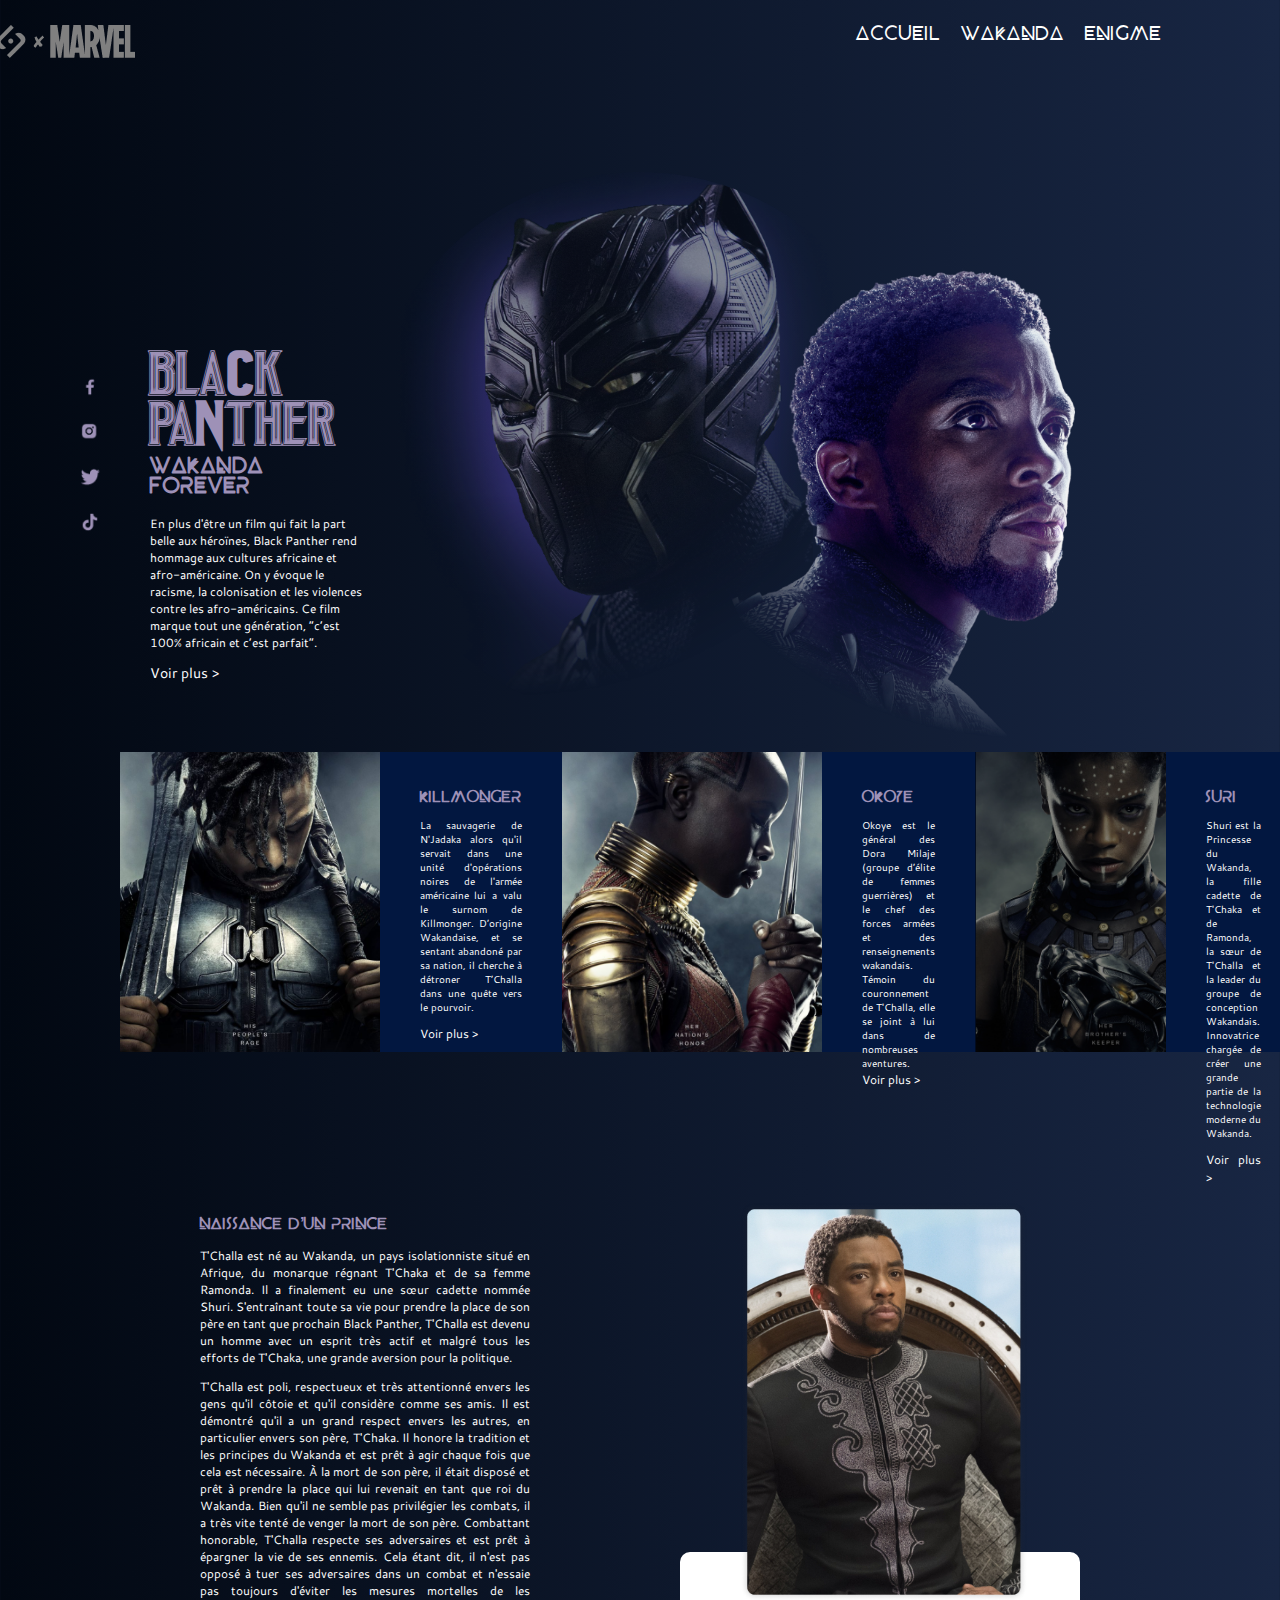
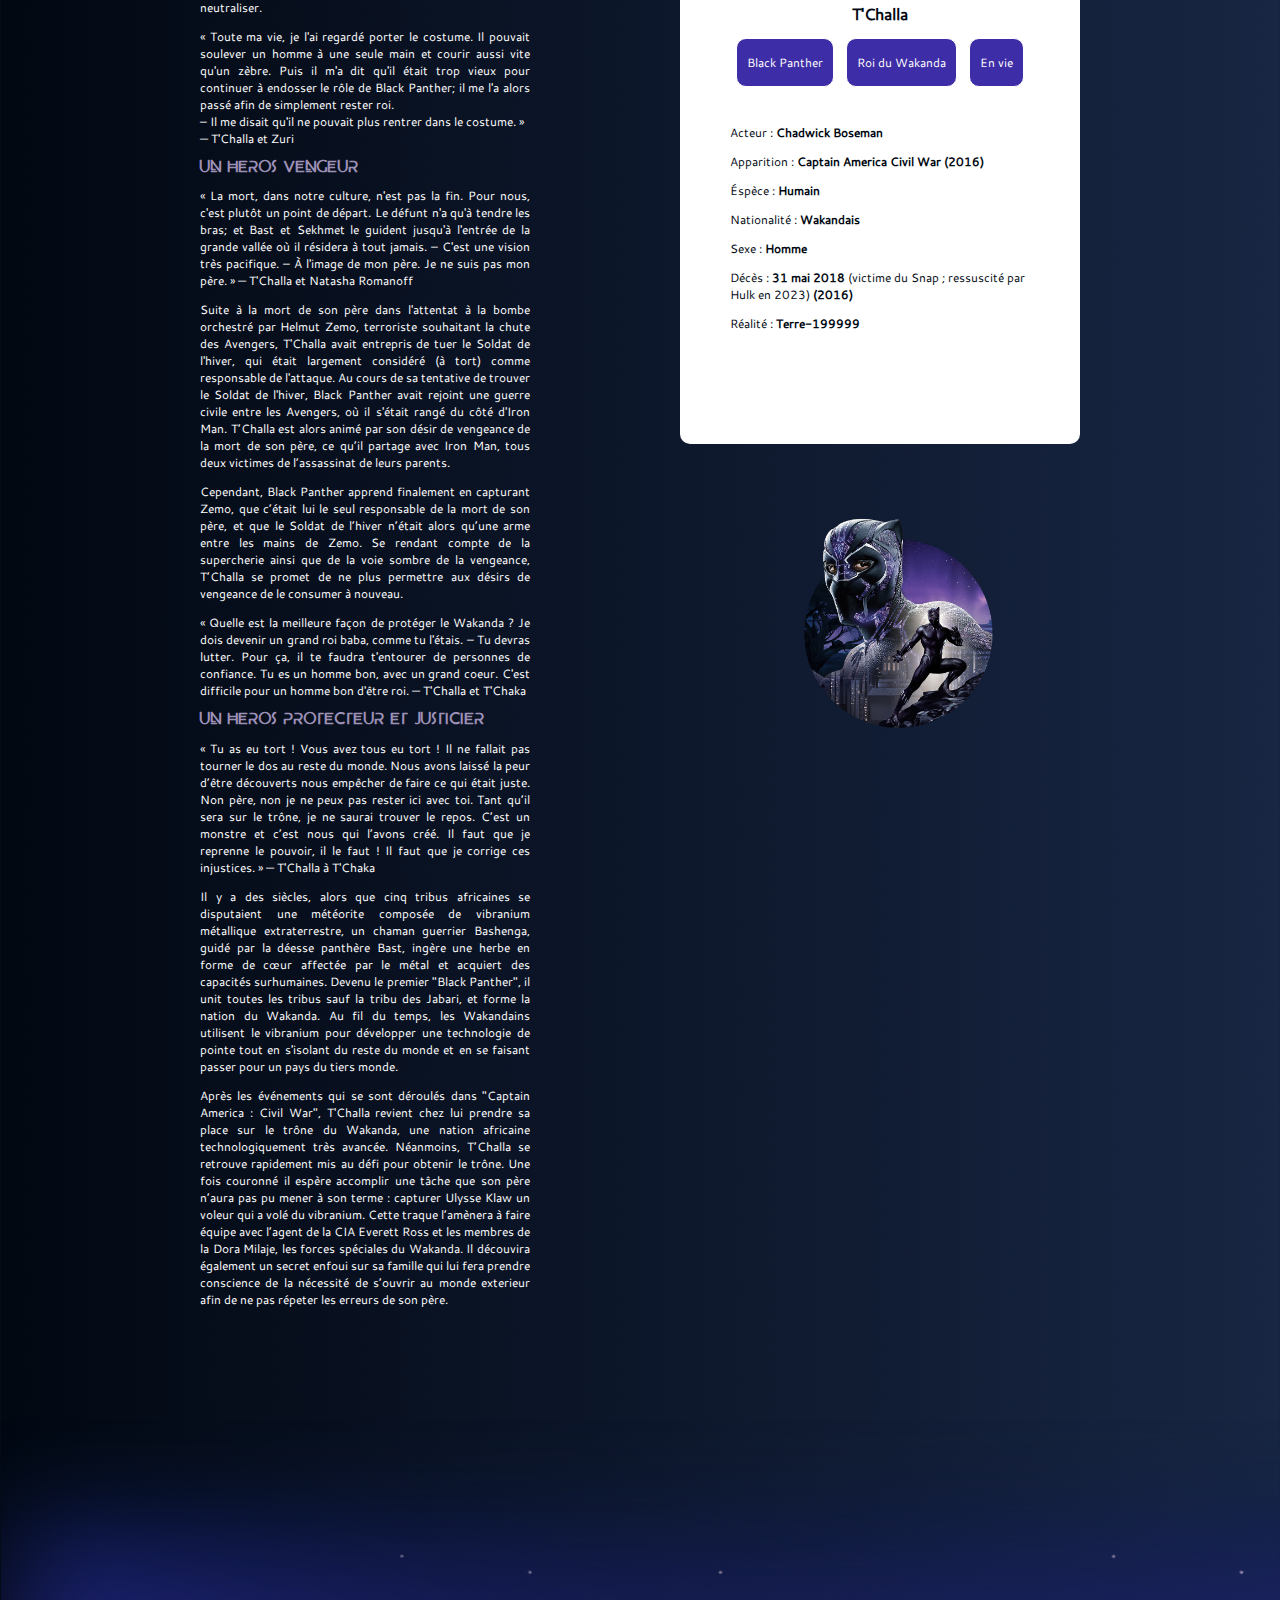
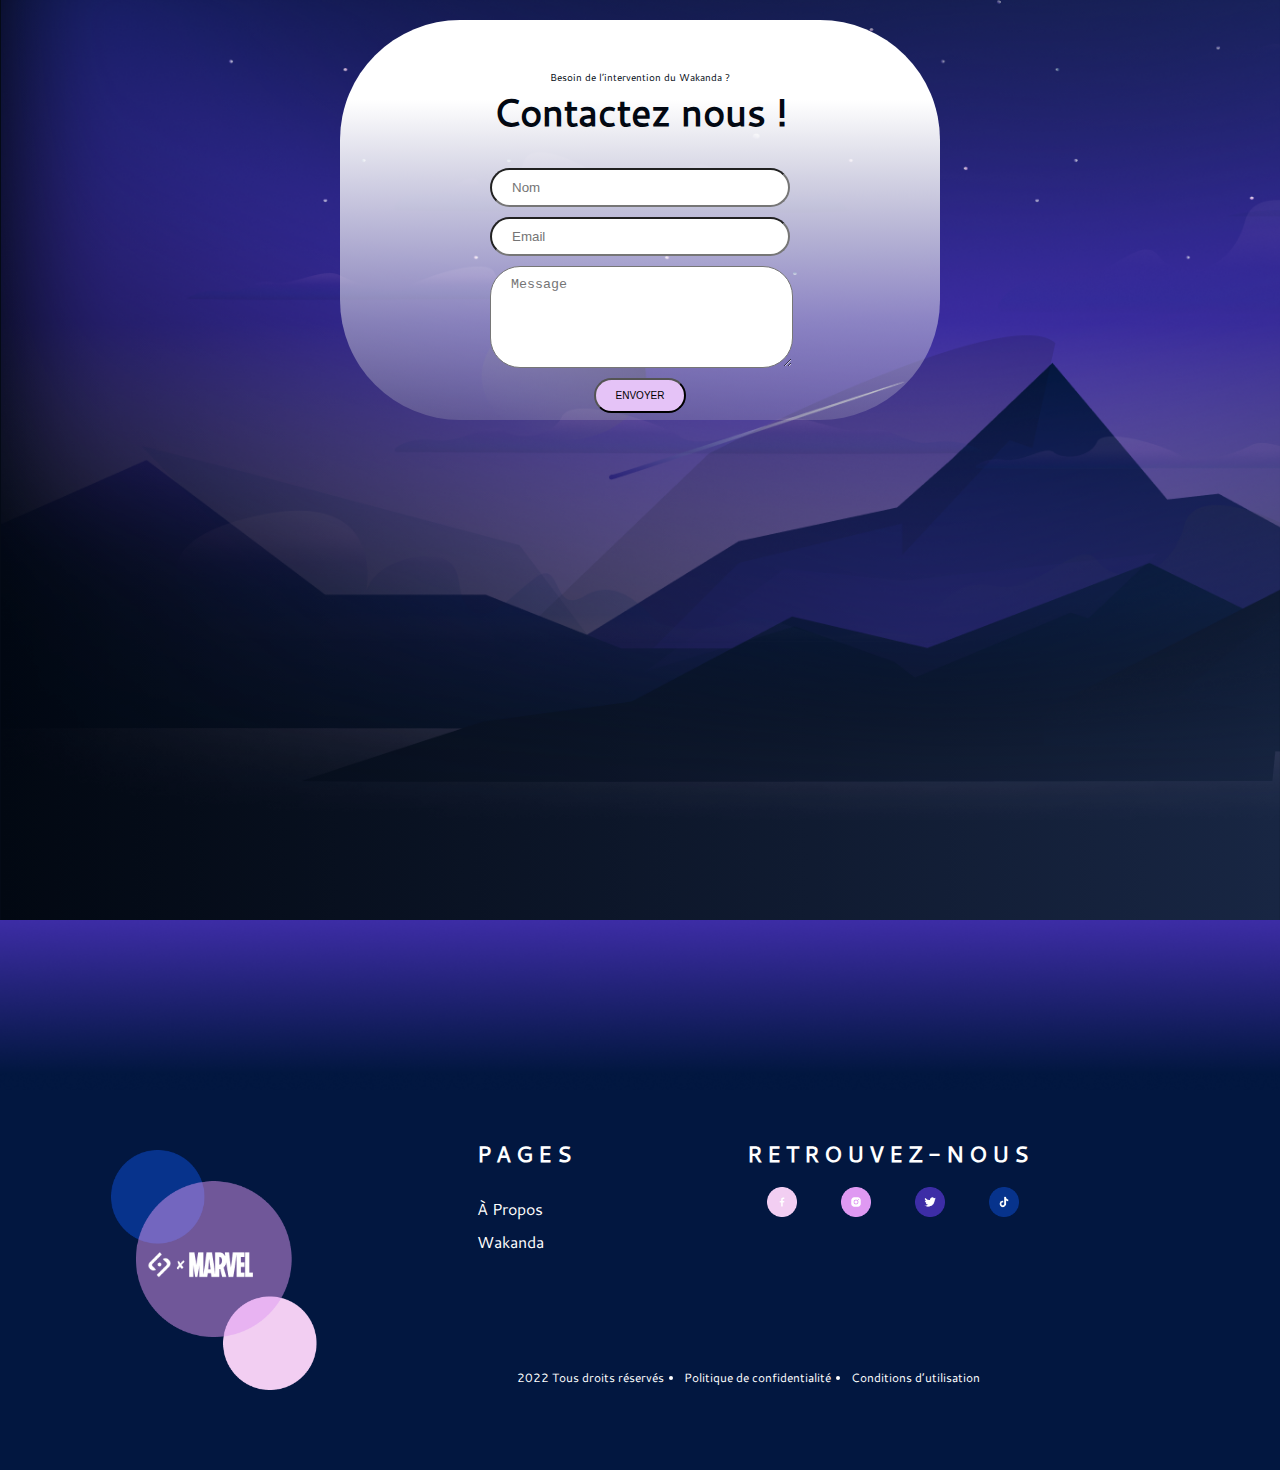
==== index.html @ 9ebb4565 "firstadd" ====
<!DOCTYPE html>
<html lang="fr">

<head>
    <meta charset="UTF-8">
    <meta http-equiv="X-UA-Compatible" content="IE=edge">
    <meta name="viewport" content="width=device-width, initial-scale=1.0">
    <title>BLACK PANTHER</title>
    <link rel="stylesheet" href="style.css">
</head>
<body>
    <!-- la barre de navigation -->
    <header>
        <nav class="navbar">
            <a href="./index.html">
            <img class="logo" src="./Assets/logo/footer2.png" alt="logo-sayna/marvel">
            </a>
            <a href="./index.html" class="nav-item">Accueil</a>
            <a href="./wakanda.html" class="nav-item">Wakanda</a>
            <a href="./enigme.html" class="nav-item">Enigme</a>
        </nav>
    </header>
    <main>
        <!-- la partie personnage du film -->
        <section id="panther-movie">
            <div class="wakanda">
                <div class="socialmedia">
                    <a href="http://www.marvel-cineverse.fr/pages/mcu/encyclopedie/personnages/black-panther.html">
                        <img src="./Assets/logo/icon_facebook.png" alt="logo de facebook">
                    </a>
                    <a href="http://www.marvel-cineverse.fr/pages/mcu/encyclopedie/personnages/black-panther.html">
                        <img src="./Assets/logo/icon_instagram.png" alt="logo d'instagram">
                    </a>
                    <a href="http://www.marvel-cineverse.fr/pages/mcu/encyclopedie/personnages/black-panther.html">
                        <img src="./Assets/logo/icon_twitter.png" alt="logo twitter">
                    </a>
                    <a href="http://www.marvel-cineverse.fr/pages/mcu/encyclopedie/personnages/black-panther.html">
                        <img src="./Assets/logo/icon_tiktok.png" alt="logo de tiktok">
                    </a>
                </div>
                <div class="résumé">
                    <h1>BLACK PANTHER</h1>
                    <h2>WAKANDA FOREVER</h2>
                    <p>En plus d'être un film qui fait la part belle aux héroïnes, Black Panther rend
                        hommage aux cultures africaine et afro-américaine. On y évoque le
                        racisme, la colonisation et les violences contre les afro-américains.
                        Ce film marque tout une génération, “c’est 100% africain et c’est parfait”.</p>
                    <a href="">Voir plus ></a>
                </div>
                <img class="bp" src="./Assets/img/Pantherhome1..png" alt="image de black panther">
            </div>
            <div class="personnage">
                <div class="killmonger">
                    <img src="./Assets/img/Pantherhome2.png" alt="image de killmonger">
                    <div class="killmonger1">
                        <h2>KILLMONGER</h2>
                        <p>La sauvagerie de N'Jadaka alors qu'il servait dans une
                            unité d'opérations noires de l'armée américaine lui a
                            valu le surnom de Killmonger. D’origine Wakandaise,
                            et se sentant abandoné par sa nation, il cherche à
                            détroner T’Challa dans une quête vers le pourvoir.</p>
                        <a href="">Voir plus ></a>
                    </div>
                </div>
                <div class="okoye">
                    <img src="./Assets/img/Pantherhome3.png" alt="image de okoye">
                    <div class="okoye1">
                        <h2>OKOYE</h2>
                        <p>Okoye est le général des Dora Milaje (groupe d’élite
                            de femmes guerrières) et le chef des forces armées et
                            des renseignements wakandais. Témoin du
                            couronnement de T'Challa, elle se joint à lui dans de
                            nombreuses aventures.</p>
                        <a href="">Voir plus ></a>
                    </div>
                </div>
                <div class="suri">
                    <img src="./Assets/img/Pantherhome4.png" alt="image de suri">
                    <div class="suri1">
                        <h2>SURI</h2>
                        <p>Shuri est la Princesse du Wakanda, la fille cadette de T'Chaka et de Ramonda, la sœur de T'Challa et la leader du groupe de conception Wakandais. Innovatrice chargée de créer une grande partie de la technologie moderne du Wakanda.</p>
                        <a href="">Voir plus ></a>
                    </div>
                </div>
            </div>
        </section>

        <!-- la partie  description de black panther -->

        <section id="hero">
            <div class="description">
                <div class="naissance">
                    <h2>Naissance d’un prince</h2>
                    <p>T'Challa est né au Wakanda, un pays isolationniste situé en Afrique, du monarque régnant T'Chaka
                        et de sa femme
                        Ramonda. Il a finalement eu une sœur cadette nommée Shuri. S'entraînant toute sa vie pour
                        prendre la place de son père
                        en tant que prochain Black Panther, T'Challa est devenu un homme avec un esprit très actif et
                        malgré tous les efforts de
                        T'Chaka, une grande aversion pour la politique.</p>
                    <p>T'Challa est poli, respectueux et très attentionné envers les gens qu'il côtoie et qu'il
                        considère comme ses amis. Il est
                        démontré qu'il a un grand respect envers les autres, en particulier envers son père, T'Chaka. Il
                        honore la tradition et les
                        principes du Wakanda et est prêt à agir chaque fois que cela est nécessaire. À la mort de son
                        père, il était disposé et prêt à
                        prendre la place qui lui revenait en tant que roi du Wakanda. Bien qu'il ne semble pas
                        privilégier les combats, il a très vite
                        tenté de venger la mort de son père. Combattant honorable, T'Challa respecte ses adversaires et
                        est prêt à épargner la vie
                        de ses ennemis. Cela étant dit, il n'est pas opposé à tuer ses adversaires dans un combat et
                        n'essaie pas toujours d'éviter les
                        mesures mortelles de les neutraliser.</p>
                    <p>« Toute ma vie, je l'ai regardé porter le costume. Il pouvait soulever un homme à une seule main
                        et courir aussi vite
                        qu'un zèbre. Puis il m'a dit qu'il était trop vieux pour continuer à endosser le rôle de Black
                        Panther; il me l'a alors
                        passé afin de simplement rester roi. <br>
                        – Il me disait qu'il ne pouvait plus rentrer dans le costume. » <br>
                        — T'Challa et Zuri</p>
                </div>
                <div class="vengeur">
                    <h2>un heros vengeur</h2>
                    <p>« La mort, dans notre culture, n'est pas la fin. Pour nous, c'est plutôt un point de départ. Le
                        défunt n'a qu'à tendre les
                        bras; et Bast et Sekhmet le guident jusqu'à l'entrée de la grande vallée où il résidera à tout
                        jamais.
                        – C'est une vision très pacifique.
                        – À l'image de mon père. Je ne suis pas mon père. »
                        — T'Challa et Natasha Romanoff</p>
                    <p>Suite à la mort de son père dans l'attentat à la bombe orchestré par Helmut Zemo, terroriste
                        souhaitant la chute des
                        Avengers, T'Challa avait entrepris de tuer le Soldat de l'hiver, qui était largement considéré
                        (à tort) comme responsable de
                        l'attaque. Au cours de sa tentative de trouver le Soldat de l'hiver, Black Panther avait rejoint
                        une guerre civile entre les
                        Avengers, où il s'était rangé du côté d'Iron Man. T’Challa est alors animé par son désir de
                        vengeance de la mort de son père,
                        ce qu’il partage avec Iron Man, tous deux victimes de l’assassinat de leurs parents.</p>
                    <p>Cependant, Black Panther apprend finalement en capturant Zemo, que c’était lui le seul
                        responsable de la mort de son
                        père, et que le Soldat de l’hiver n’était alors qu’une arme entre les mains de Zemo. Se rendant
                        compte de la supercherie
                        ainsi que de la voie sombre de la vengeance, T’Challa se promet de ne plus permettre aux désirs
                        de vengeance de le
                        consumer à nouveau.</p>
                    <p>« Quelle est la meilleure façon de protéger le Wakanda ? Je dois devenir un grand roi baba, comme
                        tu l'étais.
                        – Tu devras lutter. Pour ça, il te faudra t'entourer de personnes de confiance. Tu es un homme
                        bon, avec un grand
                        coeur. C'est difficile pour un homme bon d'être roi.
                        — T'Challa et T'Chaka</p>
                </div>
                <div class="protecteur">
                    <h2>un heros PROTECTEUR ET JUSTICIER</h2>
                    <p>« Tu as eu tort ! Vous avez tous eu tort ! Il ne fallait pas tourner le dos au reste du monde.
                        Nous avons laissé la peur
                        d’être découverts nous empêcher de faire ce qui était juste. Non père, non je ne peux pas rester
                        ici avec toi. Tant qu’il
                        sera sur le trône, je ne saurai trouver le repos. C’est un monstre et c’est nous qui l’avons
                        créé. Il faut que je reprenne
                        le pouvoir, il le faut ! Il faut que je corrige ces injustices. »
                        — T'Challa à T'Chaka</p>
                    <p>Il y a des siècles, alors que cinq tribus africaines se disputaient une météorite composée de
                        vibranium métallique
                        extraterrestre, un chaman guerrier Bashenga, guidé par la déesse panthère Bast, ingère une herbe
                        en forme de cœur
                        affectée par le métal et acquiert des capacités surhumaines. Devenu le premier "Black Panther",
                        il unit toutes les tribus sauf
                        la tribu des Jabari, et forme la nation du Wakanda. Au fil du temps, les Wakandains utilisent le
                        vibranium pour développer
                        une technologie de pointe tout en s'isolant du reste du monde et en se faisant passer pour un
                        pays du tiers monde.
                    </p>
                    <p>Après les événements qui se sont déroulés dans "Captain America : Civil War", T'Challa revient
                        chez lui prendre sa place sur
                        le trône du Wakanda, une nation africaine technologiquement très avancée. Néanmoins, T’Challa se
                        retrouve rapidement
                        mis au défi pour obtenir le trône. Une fois couronné il espère accomplir une tâche que son père
                        n’aura pas pu mener à son
                        terme : capturer Ulysse Klaw un voleur qui a volé du vibranium. Cette traque l’amènera à faire
                        équipe avec l’agent de la CIA
                        Everett Ross et les membres de la Dora Milaje, les forces spéciales du Wakanda. Il découvira
                        également un secret enfoui
                        sur sa famille qui lui fera prendre conscience de la nécessité de s’ouvrir au monde exterieur
                        afin de ne pas répeter les
                        erreurs de son père.</p>
                </div>
            </div>
            <div class="tchalla">
                <div class="tchalla1">
                    <img src="./Assets/img/Pantherhome5.png" alt="chadwick-boseman">
                </div>
                <div class="tchalla2">
                    <h2>T'Challa</h2>
                    <div class="nom">
                        <span><p>Black Panther</p></span>
                        <span><p>Roi du Wakanda</p></span>
                        <span><p>En vie</p></span>
                    </div>
                    <div class="propos">
                        <p>Acteur : <span> <strong> Chadwick Boseman</strong></span></p>
                        <p>Apparition : <span> <strong>Captain America Civil War (2016)</strong></span></p>
                        <p>Éspèce : <span> <strong>Humain</strong></span></p>
                        <p>Nationalité : <span> <strong>Wakandais</strong></span></p>
                        <p>Sexe : <span> <strong>Homme</strong></span></p>
                        <p>Décès : <span> <strong>31 mai 2018 </strong>(victime du Snap ; ressuscité par Hulk
                                en 2023) <strong>(2016)</strong></span></p>
                        <p>Réalité : <span> <strong>Terre-199999</strong></span></p>
                    </div>
                </div>
                <img class="busteblack" src="./Assets/img/Pantherhome6.png" alt="buste de black panther">
            </div>
        </section>

        <!-- la partie formulaire -->
        <section id="formulaire">
            <div class="formulaire1">
                <p>Besoin de l’intervention du Wakanda ?</p>
                <h1>Contactez nous !</h1>
                <form action="#" method="post">
                    <div class="btn-group">
                        <input type="text" name="firstName" placeholder="Nom">
                        <input type="email" name="email" autocomplete="off" placeholder="Email">
                        <textarea cols="30" name="message" placeholder="Message"></textarea>
                        <input type="submit" value="ENVOYER">
                    </div>
                </form>
            </div>
        </section>
    </main>

    <!-- la partie footer de la page -->

    <footer>
        <div class="footer1">
        <div class="saynamarvel">
            <a href="./index.html">
            <img class="saynamarvel1" src="./Assets/logo/footer2.png" alt="logo de sayna">
            </a>
        </div>
        <div class="saynamarvel2">
            <div class="saynamarvel3">
        <div class="pages">
            <h2>PAGES</h2>
            <a href="./index.html">à propos</a>
            <a href="./wakanda.html">Wakanda</a> 
        </div>
        <div class="contactus">
            <h2>RETROUVEZ-NOUS</h2>
            <a href="http://www.marvel-cineverse.fr/pages/mcu/encyclopedie/personnages/black-panther.html">
                <img src="./Assets/logo/footer3.png" alt="logo facebook">
            </a>
            <a href="http://www.marvel-cineverse.fr/pages/mcu/encyclopedie/personnages/black-panther.html">
                <img src="./Assets/logo/footer4.png" alt="logo instagram">
            </a>
            <a href="http://www.marvel-cineverse.fr/pages/mcu/encyclopedie/personnages/black-panther.html">
                <img src="./Assets/logo/footer5.png" alt="logo de twitter">
            </a>
            <a href="http://www.marvel-cineverse.fr/pages/mcu/encyclopedie/personnages/black-panther.html">
                <img src="./Assets/logo/footer6.png" alt="logo de tiktok">
            </a>
        </div>
    </div>
        <div class="disclamer">
            <ul>
                <li class="droits">2022 Tous droits réservés</li>
                <li>Politique de confidentialité</li>
                <li>Conditions d’utilisation</li>
            </ul>
        </div>
    </div>
</div>
</div>
    </footer>
</body>

</html>
---- style.css ----
@font-face {
  font-family: "font-beyno";
  src: url(./Assets/font/BEYNO.ttf);
}
@font-face {
  font-family: "font-cantarell";
  src: url(./Assets/font/Cantarell.ttf);
}
@font-face {
  font-family: "font-panthera";
  src: url(./Assets/font/Panthera.ttf);
}
@font-face {
  font-family: "wakanda";
  src: url(./Assets/font/wakandaforever.ttf);
}
:root {
  --white-color: #fff;
  --pink-light: #f2cef2;
  --gray-light: #9e91b7;
  --violet-color: #df99f2;
  --blue-pale: #3d2da6;
  --blue-color: #07338c;
  --blue-dark: #021740;
}

/* design normal pour un écran portable de 1440px */

body {
  margin: 0;
  padding: 0;
  box-sizing: border-box;
  background: linear-gradient(to right, #020812, #182643);
  color: #fff;
  animation: fadeInLeft 1s ease-in-out 0s 1 normal forwards;
  font-size: 16px;
}

@keyframes fadeInLeft {
  0% {
    opacity: 0;
    transform: translateX(-100%);
  }
  100% {
    opacity: 1;
    transform: translateX(0);
  }
}

/* design pour l'en-tête de la page */
.navbar {
  display: flex;
  justify-content: flex-end;
  padding: 10px;
  margin-top: 15px;
  width: 90%;
  background: none;
}

.nav-item {
  font-family: "font-beyno", sans-serif;
  font-size: 20px;
  color: white;
  text-decoration: none;
  margin-left: 20px;
  background: none;
}

.navbar img {
  margin-right: 700px;
  background: none;
  filter: invert(50%);
}

.navbar img:hover {
  filter: hue-rotate(270deg);
}

.nav-item:hover {
  color: #df99f2;
  text-decoration: underline;
}

@media only screen and (max-width: 768px) {
  .nav-item {
    font-size: 18px;
    margin-left: 15px;
  }
  .navbar img {
    margin-right: 20px;
  }
}

@media only screen and (max-width: 426px) {
  .nav-item {
    font-size: 16px;
    margin-left: 10px;
  }
  .navbar img {
    margin-right: 5px;
    width: 100px;
  }
}

/* design pour la partie personnage du film */

.wakanda {
  display: flex;
  margin-top: 100px;
  margin-bottom: 0;
}

.socialmedia {
  margin-top: 180px;
  position: fixed;
}

.socialmedia img {
  height: 20px;
  display: block;
  margin-top: 25px;
  margin-left: 80px;
}

.socialmedia img:hover {
  filter: brightness(200%);
}

.résumé {
  margin-top: 150px;
  margin-left: 150px;
}

.résumé h1 {
  font-family: "font-panthera", sans-serif;
  font-size: 44px;
  color: var(--gray-light);
  margin-bottom: 0;
}

.résumé h2 {
  font-family: "font-beyno", sans-serif;
  font-size: 22px;
  margin-top: 5px;
  color: var(--gray-light);
}

.résumé p {
  font-family: "font-cantarell", sans-serif;
  font-size: 12px;
}

.résumé a {
  font-family: "font-cantarell", sans-serif;
  font-size: 14px;
  text-decoration: none;
  color: var(--white-color);
}

.résumé a:hover {
  text-decoration: underline;
}

.bp {
  height: 650px;
}

@media only screen and (max-width: 768px) {
  .wakanda {
    flex-direction: column;
    align-items: center;
    margin-top: 50px;
  }
  .socialmedia {
    margin-top: 20px;
    margin-left: 0;
    width: 25%;
    display: flex;
    justify-content: space-around;
  }
  .résumé {
    margin-top: 100px;
    margin-left: 50px;
  }
  .résumé h1 {
    font-size: 32px;
  }
  .résumé h2 {
    font-size: 18px;
  }
  .résumé p {
    font-size: 14px;
  }
  .résumé a {
    font-size: 12px;
  }
  .bp {
    height: auto;
    width: 70%;
    padding-left: 100px;
  }
}

@media only screen and (max-width: 426px) {
  .wakanda {
    flex-direction: column;
    align-items: center;
  }
  .socialmedia img {
    margin-top: 5px;
    margin-left: 0;
    width: 80%;
    display: flex;
    justify-content: space-around;
  }
  .résumé {
    margin-top: 50px;
    margin-left: 15px;
  }
  .résumé h1 {
    font-size: 24px;
  }
  .résumé h2 {
    font-size: 16px;
  }
  .résumé p {
    font-size: 10px;
  }
  .résumé a {
    font-size: 10px;
  }
  .bp {
    height: auto;
    width: 50%;
  }
}

/* design pour la barre de personnage */

.personnage {
  display: flex;
  height: 300px;
  background: var(--blue-dark);
  margin-left: 120px;
  margin-top: -70px;
  margin-bottom: 150px;
}

.killmonger {
  display: flex;
}

.killmonger img {
  transition: transform 0.2s ease-in-out;
}

.killmonger img:hover {
  transform: scale(1.2);
}

.killmonger1 {
  margin-top: 5px;
  margin-left: 20px;
  margin-right: 20px;
  text-align: justify;
  padding: 20px 20px;
}

.killmonger1 h2 {
  font-family: "font-beyno", sans-serif;
  font-size: 16px;
  color: var(--gray-light);
}

.killmonger1 p {
  font-family: "font-cantarell", sans-serif;
  font-size: 10px;
}

.killmonger1 a {
  color: var(--white-color);
  font-family: "font-cantarell";
  font-size: 12px;
  text-decoration: none;
}

.killmonger1 a:hover {
  text-decoration: underline;
}

.okoye {
  display: flex;
}

.okoye img {
  transition: transform 0.2s ease-in-out;
}

.okoye img:hover {
  transform: scale(1.2);
}

.okoye1 {
  margin-top: 5px;
  margin-left: 20px;
  margin-right: 20px;
  text-align: justify;
  padding: 20px 20px;
}

.okoye1 h2 {
  font-family: "font-beyno", sans-serif;
  font-size: 16px;
  color: var(--gray-light);
}

.okoye1 p {
  font-family: "font-cantarell", sans-serif;
  font-size: 10px;
  margin-bottom: 0;
}

.okoye1 a {
  color: var(--white-color);
  font-family: "font-cantarell";
  font-size: 12px;
  margin-top: 0;
  text-decoration: none;
}

.okoye1 a:hover {
  text-decoration: underline;
}

.suri {
  display: flex;
}

.suri img {
  transition: transform 0.2s ease-in-out;
}

.suri img:hover {
  transform: scale(1.2);
}

.suri1 {
  margin-top: 5px;
  margin-left: 20px;
  margin-right: 20px;
  text-align: justify;
  padding: 20px 20px;
}

.suri1 h2 {
  font-family: "font-beyno", sans-serif;
  font-size: 16px;
  color: var(--gray-light);
}

.suri1 p {
  font-family: "font-cantarell", sans-serif;
  font-size: 10px;
}

.suri1 a {
  color: var(--white-color);
  font-family: "font-cantarell";
  font-size: 12px;
  text-decoration: none;
}

.suri1 a:hover {
  text-decoration: underline;
}

@media only screen and (max-width: 768px) {
  .personnage {
    flex-direction: column;
    height: auto;
    margin-left: 20px;
    margin-top: 20px;
    margin-bottom: 20px;
  }

  .killmonger,
  .okoye,
  .suri {
    margin-bottom: 20px;
  }

  .killmonger1,
  .okoye1,
  .suri1 {
    margin-left: 0;
    margin-right: 0;
    padding: 10px;
  }

  .killmonger img,
  .okoye img {
    height: 300px;
    width: 218px;
  }

  .killmonger1 h2,
  .okoye1 h2,
  .suri1 h2 {
    font-size: 18px;
  }

  .killmonger1 p,
  .okoye1 p,
  .suri1 p {
    font-size: 14px;
  }

  .killmonger1 a,
  .okoye1 a,
  .suri1 a {
    font-size: 10px;
  }
}

@media only screen and (max-width: 426px) {
  .personnage {
    margin-left: 0;
    margin-top: 10px;
    margin-bottom: 10px;
  }

  .killmonger img,
  .okoye img,
  .suri img {
    height: 200px;
    width: 130px;
  }

  .killmonger1 h2,
  .okoye1 h2,
  .suri1 h2 {
    font-size: 14px;
  }

  .killmonger1 p,
  .okoye1 p,
  .suri1 p {
    font-size: 10px;
  }

  .killmonger1 a,
  .okoye1 a,
  .suri1 a {
    font-size: 8px;
  }
}

/* design pour la description de black panther */

#hero {
  display: flex;
  margin: 100px 200px;
}

.description {
  margin-right: 150px;
  text-align: justify;
}

.description h2 {
  text-transform: capitalize;
  color: var(--gray-light);
  font-family: "font-beyno", sans-serif;
  font-size: 16px;
}

.description p {
  font-family: "font-cantarell", sans-serif;
  font-size: 12px;
}

@media only screen and (max-width: 768px) {
  #hero {
    flex-direction: column;
    margin: 50px;
  }

  .description {
    margin-right: 0;
    margin-bottom: 20px;
  }

  .description h2 {
    font-size: 14px;
  }

  .description p {
    font-size: 12px;
  }
}

@media only screen and (max-width: 426px) {
  #hero {
    margin: 15px;
  }

  .description {
    margin-bottom: 20px;
  }

  .description h2 {
    font-size: 12px;
  }

  .description p {
    font-size: 10px;
  }
}

/* design pour la carte T'challa */

.tchalla {
  position: relative;
  height: 800px;
  width: 450px;
}

.tchalla1 {
  position: absolute;
  left: 15%;
}

.tchalla1 img {
  height: 400px;
}

.tchalla2 {
  background-color: var(--white-color);
  width: 300px;
  color: #020812;
  border-radius: 10px;
  display: flex;
  flex-direction: column;
  padding-left: 50px;
  padding-right: 50px;
  margin-top: 350px;
}

.tchalla2 h2 {
  text-align: center;
  font-family: "font-cantarell", sans-serif;
  font-size: 16px;
  margin-top: 50px;
}

.nom {
  display: flex;
  justify-content: space-around;
}

.nom span {
  background-color: var(--blue-pale);
  border: 1px solid white;
  border-radius: 10px;
  color: var(--white-color);
  padding: 3px 10px;
  margin: 0 5px;
}

.nom p {
  font-family: "font-cantarell", sans-serif;
  font-size: 12px;
}

.propos {
  font-family: "font-cantarell", sans-serif;
  font-size: 12px;
  margin-top: 25px;
  margin-bottom: 100px;
}

.busteblack {
  height: 30%;
  margin: 50px auto;
  padding-left: 80px;
}

@media only screen and (max-width: 768px) {
  .tchalla {
    height: auto;
    width: 100%;
    padding-left: 50px;
  }
  .tchalla1 {
    margin: 0 auto;
    margin-left: 50px;
  }
  .tchalla2 {
    margin-left: 45px;
  }
  .busteblack {
    height: 20%;
    margin: 20px auto;
    padding-left: 20px;
  }
}

@media only screen and (max-width: 426px) {
  .tchalla {
    height: 400px;
    width: 300px;
    padding-right: 20px;
  }

  .tchalla1 {
    left: 18%;
  }

  .tchalla1 img {
    height: 170px;
    width: 140px;
  }

  .tchalla2 {
    width: 150px;
    padding-left: 15px;
    padding-right: 15px;
    margin-top: 150px;
  }

  .tchalla2 h2 {
    font-size: 12px;
    margin-top: 20px;
  }

  .nom span {
    padding: 2px 6px;
    margin: 0 2px;
  }

  .nom p {
    font-size: 10px;
  }

  .propos {
    font-size: 8px;
    margin-top: 10px;
    margin-bottom: 30px;
  }

  .busteblack {
    margin: 20px auto;
    padding-left: 90px;
    width: 100px;
    height: 100px;
  }
}

/* design pour le formulaire */

#formulaire {
  background-image: url(./Assets/img/Pantherhome7.png);
  background-size: cover;
  height: 100vh;
  font-family: "font-cantarell", sans-serif;
  padding-top: 100px;
}

.formulaire1 {
  background: linear-gradient(to bottom, var(--white-color) 20%, #d4d3d533);
  opacity: 100%;
  border-radius: 120px;
  height: 300px;
  width: 300px;
  margin: 100px auto;
  color: #020812;
  text-align: center;
  padding: 50px 150px;
}

.formulaire1 p {
  font-size: 10px;
  margin: 0 auto;
}

.formulaire1 h1 {
  font-size: 38px;
  margin: 0 auto;
  padding-bottom: 20px;
}

.btn-group {
  display: flex;
  flex-direction: column;
}

.btn-group input[type="text"],
.btn-group input[type="email"] {
  border-radius: 38px;
  padding: 10px 20px;
  margin-top: 10px;
}

.btn-group textarea {
  border-radius: 30px;
  padding: 10px 20px;
  width: 261px;
  height: 80px;
  margin-top: 10px;
}

.btn-group input[type="submit"] {
  font-size: 10px;
  margin: 10px auto;
  padding: 10px 20px;
  border-radius: 38px;
  background: #e5c3f7;
}

.btn-group input[type="submit"]:hover {
  box-shadow: 0 0 20px #021740;
}

@media only screen and (max-width: 768px) {
  #formulaire {
    padding-top: 50px;
    background-position: center;
  }

  .formulaire1 {
    height: auto;
    width: 50%;
    margin: 100px auto;
    padding: 30px;
  }

  .formulaire1 h1 {
    font-size: 28px;
    padding-bottom: 10px;
  }

  .formulaire1 p {
    font-size: 8px;
  }
  .btn-group textarea {
    width: 350px;
  }
  .btn-group input[type="text"],
  .btn-group input[type="email"],
  .btn-group input[type="submit"] {
    font-size: 8px;
    padding: 5px 10px;
    margin-top: 5px;
  }
}

@media only screen and (max-width: 426px) {
  #formulaire {
    padding-top: 30px;
    background-position: center;
  }

  .formulaire1 {
    height: 200px;
    width: 200px;
    margin: 150px auto;
    padding: 20px 30px;
  }

  .formulaire1 h1 {
    font-size: 20px;
    padding-bottom: 5px;
  }

  .btn-group input[type="text"],
  .btn-group input[type="email"] {
    padding: 6px 12px;
    margin-top: 3px;
  }

  .btn-group textarea {
    padding: 6px 12px;
    width: 180px;
    height: 40px;
    margin-top: 3px;
    font-size: 10px;
  }

  .btn-group input[type="submit"] {
    font-size: 6px;
    margin: 3px auto;
    padding: 6px 12px;
  }
}

/* Design pour le footer */

.footer1 {
  background: url(./Assets/logo/back_footer.png);
  background-size: cover;
  background-repeat: no-repeat;
  height: 400px;
  margin-top: 100px;
  display: flex;
  justify-content: space-around;
  padding-top: 150px;
}

.saynamarvel {
  background-image: url(./Assets/logo/footer1.png);
  background-size: contain;
  transform: scale(1.5);
  background-repeat: no-repeat;
  margin: 120px 100px;
}

.saynamarvel:hover {
  transform: scale(1.7);
}

.saynamarvel1 {
  max-inline-size: 100%;
  block-size: auto;
  position: relative;
  top: 60px;
  right: 10px;
  transform: scale(0.5);
}

.saynamarvel2 {
  display: flex;
  flex-direction: column;
  margin-top: 50px;
  padding-right: 200px;
}

.saynamarvel3 {
  display: flex;
  font-family: "font-cantarell";
}

.pages {
  display: flex;
  flex-direction: column;
}

.pages h2 {
  font-size: 22px;
  letter-spacing: 5px;
}

.pages a {
  text-decoration: none;
  text-transform: capitalize;
  color: var(--white-color);
  margin-top: 10px;
}

.pages a:hover {
  text-decoration: underline;
}

.contactus {
  margin-left: 150px;
}

.contactus h2 {
  margin-left: 20px;
  font-size: 22px;
  letter-spacing: 5px;
}

.contactus a {
  margin-left: 40px;
  background: none;
  text-decoration: none;
}

.contactus img {
  width: 30px;
}

.contactus img:hover {
  transform: scale(1.2);
}

.disclamer {
  margin-top: 100px;
}

.disclamer ul {
  display: flex;
}

.disclamer li {
  padding-right: 20px;
  font-family: "font-cantarell";
  font-size: 12px;
}

.droits {
  list-style: none;
}

@media only screen and (max-width: 768px) {
  .footer1 {
    height: auto;
    flex-direction: column;
    justify-content: center;
    align-items: center;
    padding-top: 50px;
    margin-top: 50px;
  }

  .saynamarvel {
    margin: 0;
    transform: none;
    width: 50%;
    height: auto;
  }

  .saynamarvel1 {
    display: none;
  }

  .saynamarvel2 {
    margin-top: 20px;
    padding-right: 0;
  }

  .contactus {
    margin-left: 70px;
  }
  .contactus h2 {
    margin-left: 20px;
  }

  .disclamer {
    margin-top: 50px;
  }

  .disclamer ul {
    flex-direction: column;
  }

  .disclamer li {
    padding-right: 0;
    margin-bottom: 10px;
  }
  .droits {
    list-style: disc;
  }
}

@media only screen and (max-width: 426px) {
  .footer1 {
    height: auto;
    padding-top: 30px;
    flex-direction: column;
    align-items: center;
  }

  .saynamarvel {
    margin: 30px 0;
  }

  .saynamarvel1 {
    top: 0;
    right: 0;
    transform: scale(0.2);
  }

  .saynamarvel2 {
    padding-right: 0;
    margin-top: 20px;
  }

  .contactus a {
    padding-left: 15px;
    margin-left: 20px;
  }

  .disclamer {
    margin-top: 30px;
  }

  .pages {
    margin-left: 30px;
  }

  .pages h2 {
    font-size: 18px;
  }

  .pages a {
    margin-top: 5px;
  }

  .contactus h2 {
    font-size: 15px;
  }

  .contactus img {
    width: 15px;
  }
}
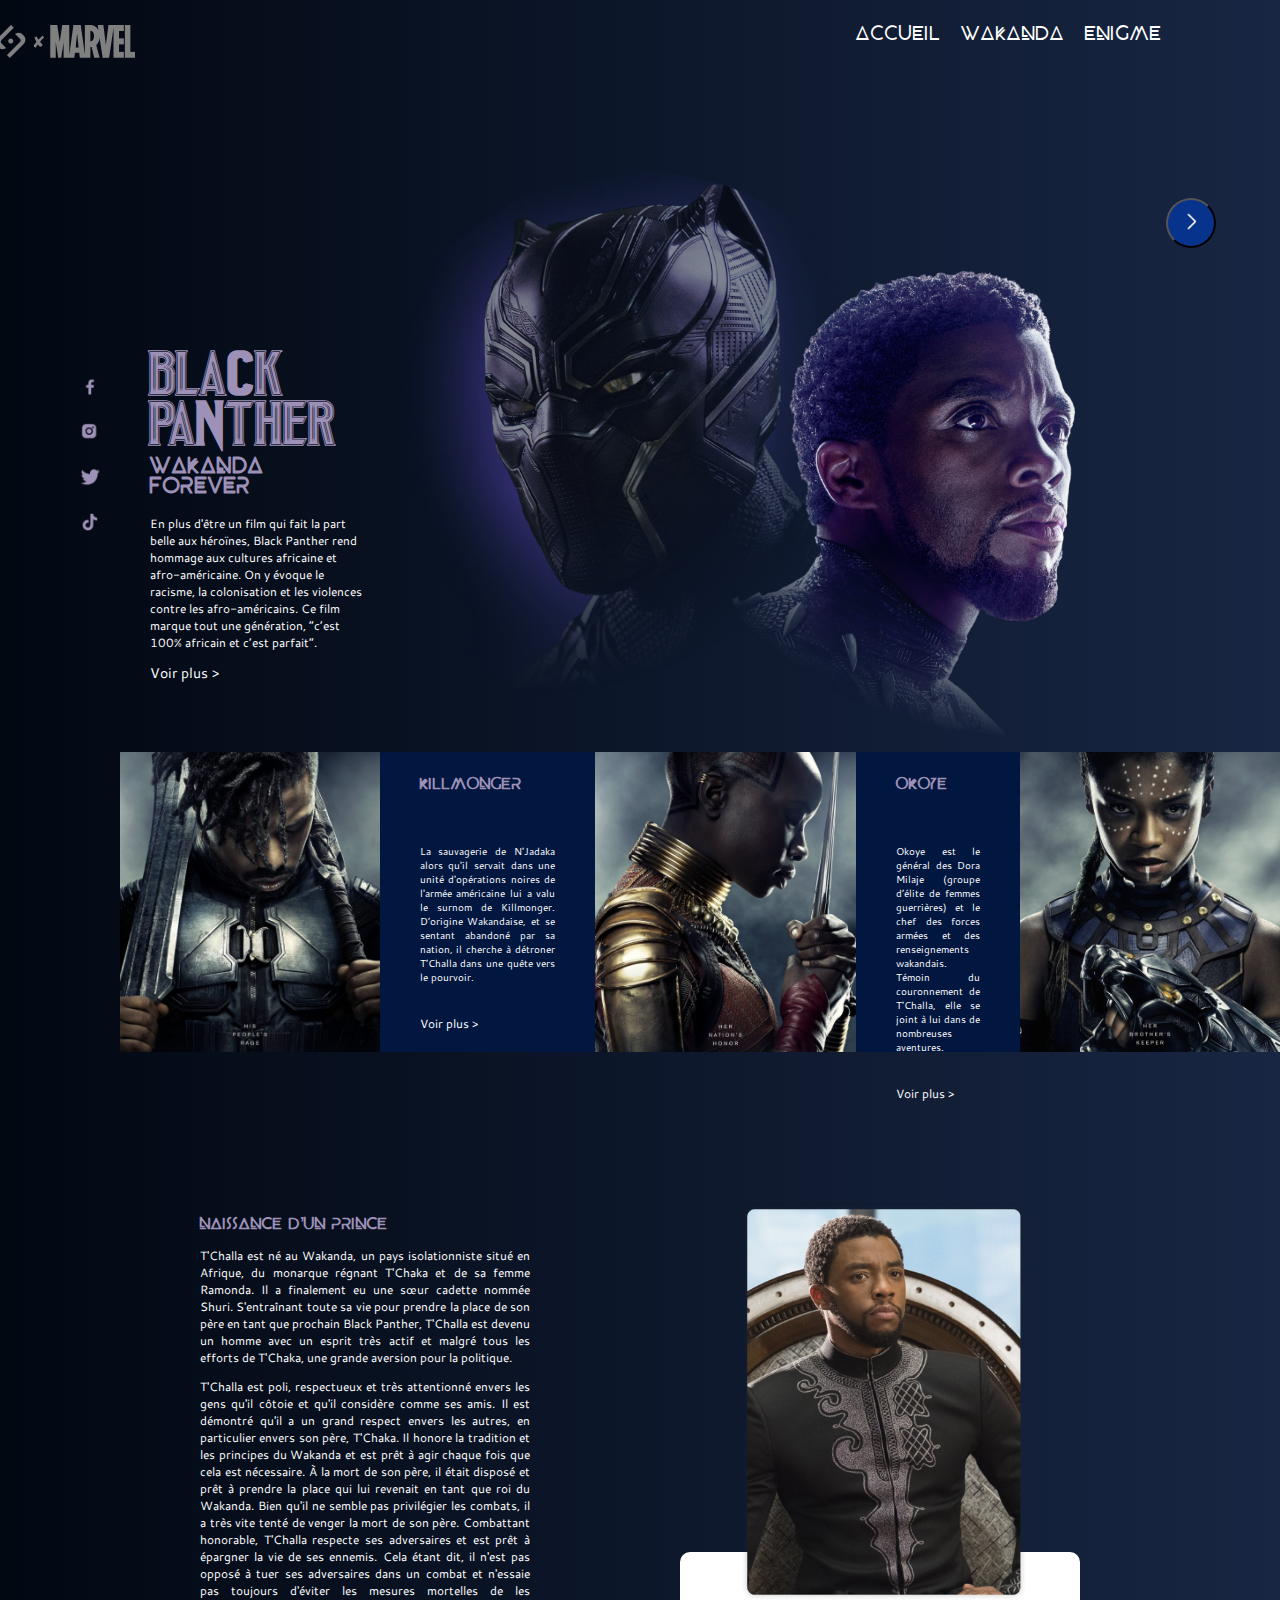
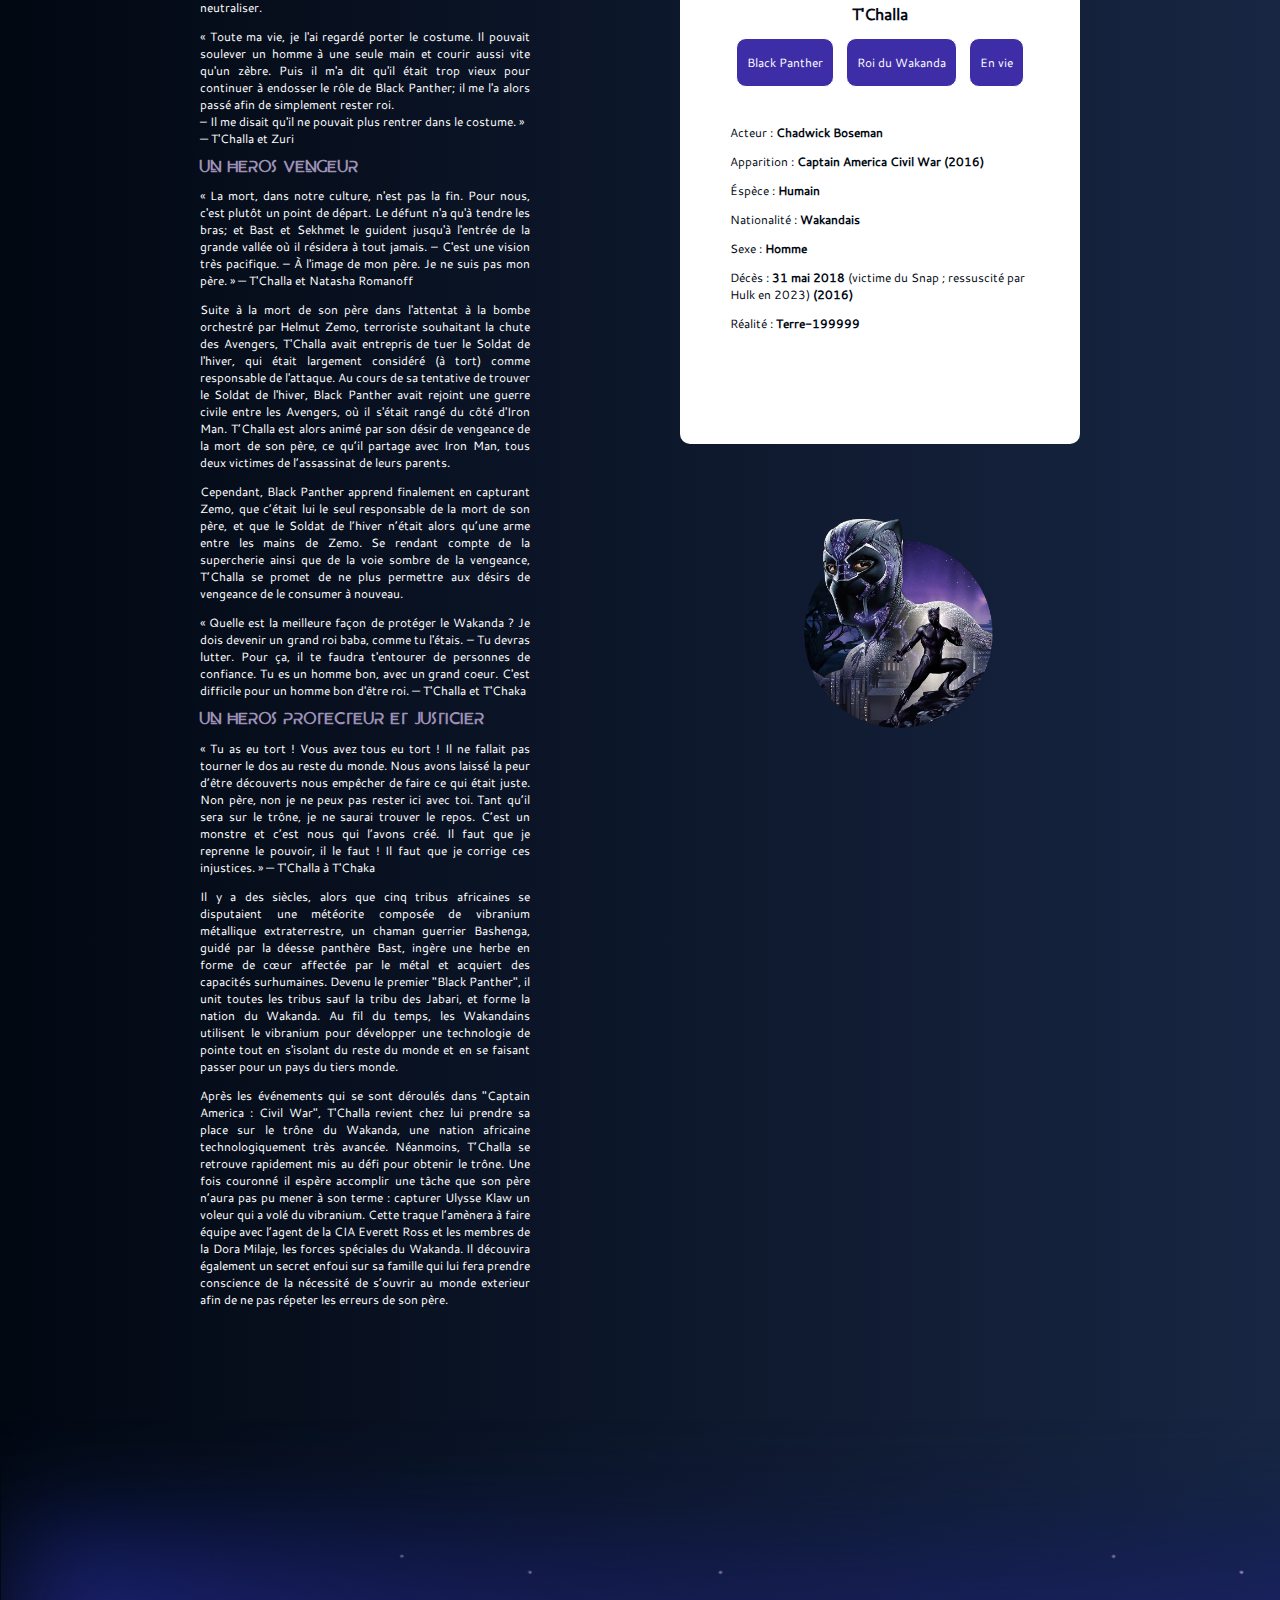
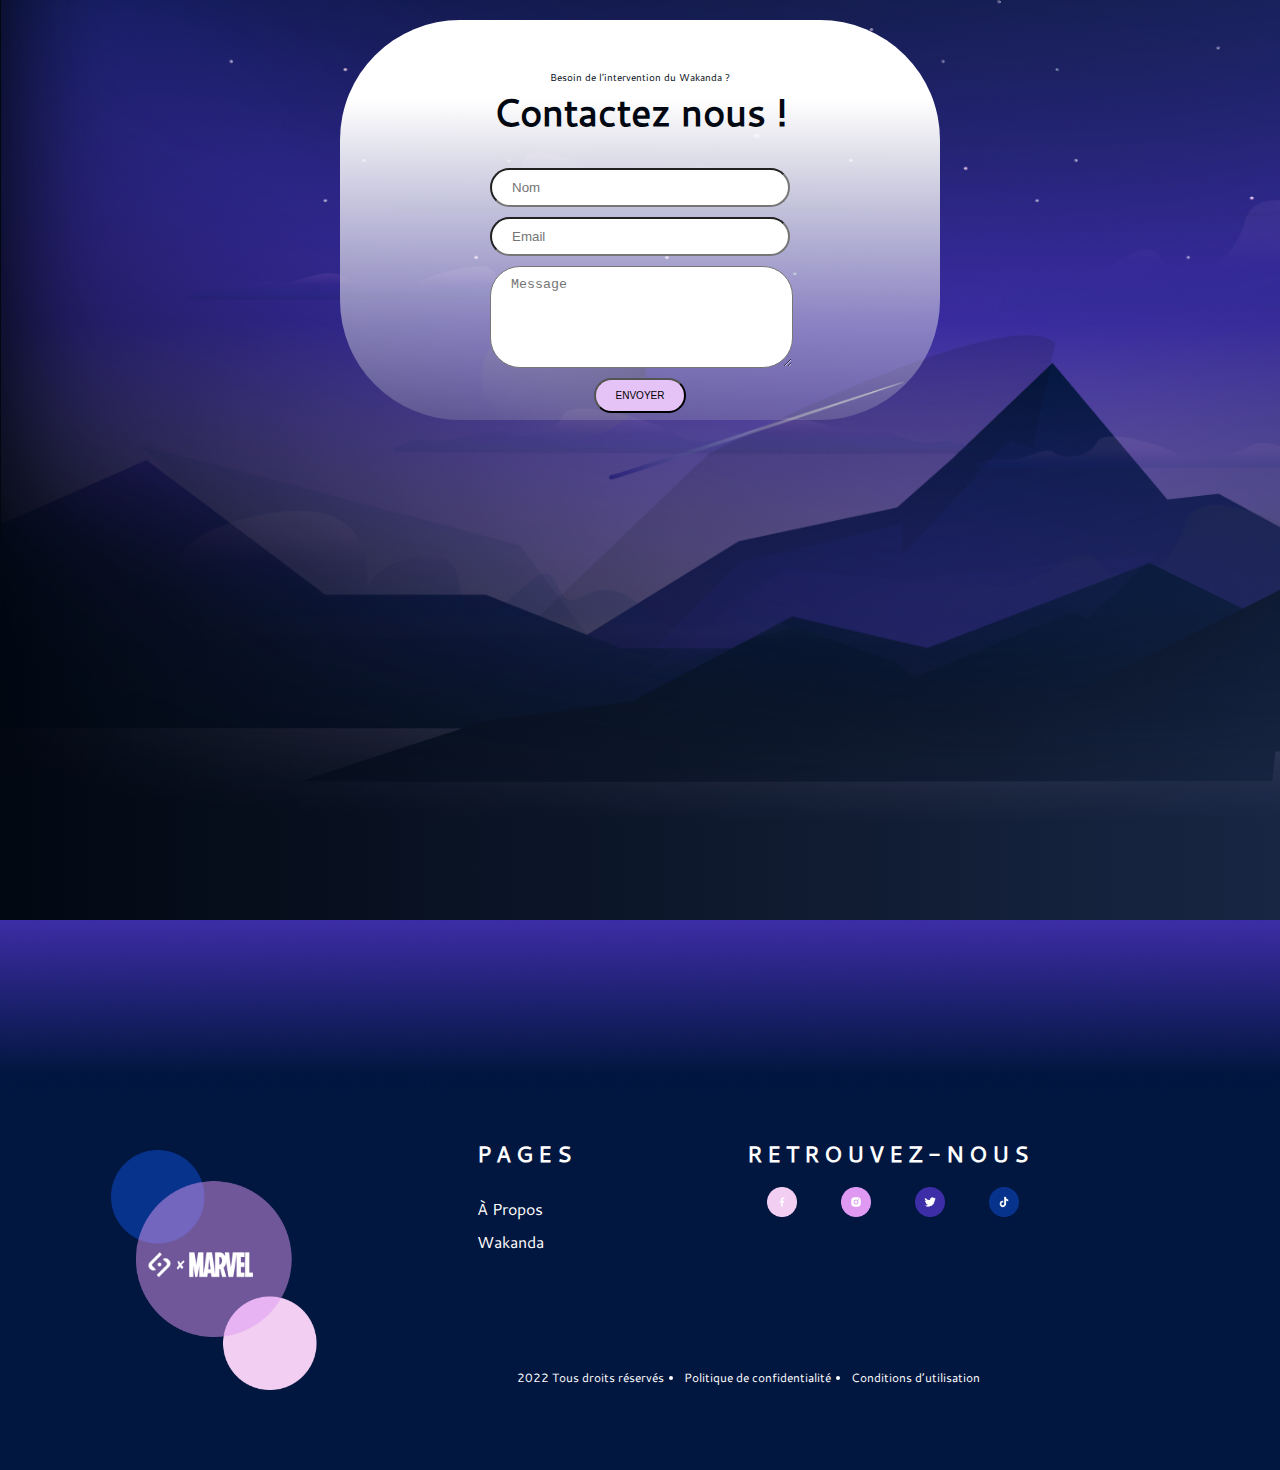
==== commit 3678b7e8: "improve3" ====
--- a/index.html
+++ b/index.html
@@ -51,8 +51,8 @@
             </div>
             <div class="personnage">
                 <div class="killmonger">
-                    <img src="./Assets/img/Pantherhome2.png" alt="image de killmonger">
-                    <div class="killmonger1">
+                    <img src="./Assets/img/Pantherhome_slider_1.png" alt="image de killmonger">
+                    <div class="texte">
                         <h2>KILLMONGER</h2>
                         <p>La sauvagerie de N'Jadaka alors qu'il servait dans une
                             unité d'opérations noires de l'armée américaine lui a
@@ -63,8 +63,8 @@
                     </div>
                 </div>
                 <div class="okoye">
-                    <img src="./Assets/img/Pantherhome3.png" alt="image de okoye">
-                    <div class="okoye1">
+                    <img src="./Assets/img/Pantherhome_slider_2.png" alt="image de okoye">
+                    <div class="texte">
                         <h2>OKOYE</h2>
                         <p>Okoye est le général des Dora Milaje (groupe d’élite
                             de femmes guerrières) et le chef des forces armées et
@@ -75,13 +75,112 @@
                     </div>
                 </div>
                 <div class="suri">
-                    <img src="./Assets/img/Pantherhome4.png" alt="image de suri">
-                    <div class="suri1">
+                    <img src="./Assets/img/Pantherhome_slider_3.png" alt="image de suri">
+                    <div class="texte">
                         <h2>SURI</h2>
-                        <p>Shuri est la Princesse du Wakanda, la fille cadette de T'Chaka et de Ramonda, la sœur de T'Challa et la leader du groupe de conception Wakandais. Innovatrice chargée de créer une grande partie de la technologie moderne du Wakanda.</p>
-                        <a href="">Voir plus ></a>
-                    </div>
-                </div>
+                        <p>Shuri est la Princesse du Wakanda, la fille de T'Chaka et 
+                            de Ramonda, la sœur de T'Challa et la leader du Groupe 
+                            de Design du Wakanda. Innovatrice, elle est chargée de 
+                            créer une grande partie de la technologie moderne du 
+                            Wakanda.</p>
+                        <a href="">Voir plus ></a>
+                    </div>    
+                </div>
+                <div class="nakia">
+                    <img src="./Assets/img/Pantherhome_slider_4.png" alt="image de suri">
+                    <div class="texte">
+                        <h2>NAKIA</h2>
+                        <p>Nakia est une membre des Chiens de Guerre et 
+                            l'amoureuse de T'Challa. Elle est souvent en mission à 
+                            travers le monde, assistant aux grandes détresses de 
+                            nombreux peuples et commence à croire avec force que 
+                            le Wakanda pourrait activement les aider.</p>
+                        <a href="">Voir plus ></a>
+                    </div>    
+                </div>
+                <div class="ramonda">
+                    <img src="./Assets/img/Pantherhome_slider_5.png" alt="image de suri">
+                    <div class="texte">
+                        <h2>RAMONDA</h2>
+                        <p>Ramonda est la Reine Mère du Wakanda, épouse de 
+                            T'Chaka et mère de T'Challa et Shuri. Elle se tenait aux 
+                            côtés de son fils quand il devint le Roi du Wakanda, mais 
+                            fut forcée de partir en exil lorsque Erik Killmonger vainquit 
+                            T'Challa et prit le contrôle du trône.</p>
+                        <a href="">Voir plus ></a>
+                    </div>    
+                </div>
+                <div class="w'kabi">
+                    <img src="./Assets/img/Pantherhome_slider_6.png" alt="image de suri">
+                    <div class="texte">
+                        <h2>W'kabi</h2>
+                        <p>W'Kabi est l'ancien chef de la sécurité pour la Tribu de la Porte 
+                            du Wakanda ainsi que l'ancien meilleur ami de T'Challa. Ayant 
+                            perdu la foi en son roi pour avoir échouer à capturer Ulysses 
+                            Klaue, l'homme responsable de la mort de ses parents, 
+                            W'Kabi apporta son soutien à Erik Killmonger et lui permit de 
+                            prendre le trône du Wakanda.</p>
+                        <a href="">Voir plus ></a>
+                    </div>    
+                </div>
+                <div class="m'baku">
+                    <img src="./Assets/img/Pantherhome_slider_7.png" alt="image de suri">
+                    <div class="texte">
+                        <h2>M'baku</h2>
+                        <p>M'Baku est le chef de la Tribu Jabari, un groupe de 
+                            Wakandais qui s'étaient écartés de la société principale 
+                            du Wakanda et un fervant opposant du pouvoir de 
+                            T'Challa, mais échoua à le vaincre lors de l'affrontement 
+                            rituel pour le trône, avant de l'aider à défendre le 
+                            Wakanda face à Erik Killmonger.</p>
+                        <a href="">Voir plus ></a>
+                    </div>    
+                </div>
+                <div class="zuri">
+                    <img src="./Assets/img/Pantherhome_slider_8.png" alt="image de suri">
+                    <div class="texte">
+                        <h2>ZURI</h2>
+                        <p>Zuri était un ancien membre des Chiens de Guerre et 
+                            un shaman Wakandais, loyal conseiller de son Roi. 
+                            Après avoir gardé les secrets de T'Chaka à propos de 
+                            sa gestion de la mort de N'Jobu dans le passé, Zuri 
+                            continua  à  soutenir  le  Roi  du  Wakanda  alors  que 
+                            T'Challa reprenait le trône.</p>
+                        <a href="">Voir plus ></a>
+                    </div>    
+                </div>
+                <div class="everett">
+                    <img src="./Assets/img/Pantherhome_slider_9.png" alt="image de suri">
+                    <div class="texte">
+                        <h2>EVERETT KENNETH ROSS</h2>
+                        <p>L'Agent Everett Ross est un agent de la CIA et un ancien 
+                            Commissaire Exécutif à l'Antiterrorisme pour la Force 
+                            Conjointe Anti-Terroriste. Après avoir quitté la Force Conjointe 
+                            Anti-Terroriste, Ross fut chargé de traquer et neutraliser 
+                            Ulysses Klaue, ce qui plaça Ross sur le chemin de Black 
+                            Panther, qui cherchait à capturer de nouveau Klaue pour ses 
+                            crimes passés.</p>
+                        <a href="">Voir plus ></a>
+                    </div>    
+                </div>
+                <div class="ulysse">
+                    <img src="./Assets/img/Pantherhome_slider_10.png" alt="image de suri">
+                    <div class="texte">
+                        <h2>ULYSSE KLAUE</h2>
+                        <p>W'Kabi est l'ancien chef de la sécurité pour la Tribu de la Porte 
+                            du Wakanda ainsi que l'ancien meilleur ami de T'Challa. Ayant 
+                            perdu la foi en son roi pour avoir échouer à capturer Ulysses 
+                            Klaue, l'homme responsable de la mort de ses parents, 
+                            W'Kabi apporta son soutien à Erik Killmonger et lui permit de 
+                            prendre le trône du Wakanda.</p>
+                        <a href="">Voir plus ></a>
+                    </div>    
+                </div>
+            </div>
+            <button id="nextBtn">
+                <img src="./Assets/logo/icon_flèche.png" alt="flèche">
+            </button>
+          </div>
             </div>
         </section>
 
@@ -273,6 +372,7 @@
 </div>
 </div>
     </footer>
+    <script src="script.js"></script>
 </body>
 
 </html>--- a/style.css
+++ b/style.css
@@ -246,15 +246,15 @@
   margin-bottom: 150px;
 }
 
-.killmonger {
-  display: flex;
-}
-
-.killmonger img {
+.personnage {
+  display: flex;
+}
+
+.personnage img {
   transition: transform 0.2s ease-in-out;
 }
 
-.killmonger img:hover {
+.personnage img:hover {
   transform: scale(1.2);
 }
 
@@ -266,41 +266,10 @@
   padding: 20px 20px;
 }
 
-.killmonger1 h2 {
+.personnage h2 {
   font-family: "font-beyno", sans-serif;
   font-size: 16px;
   color: var(--gray-light);
-}
-
-.killmonger1 p {
-  font-family: "font-cantarell", sans-serif;
-  font-size: 10px;
-}
-
-.killmonger1 a {
-  color: var(--white-color);
-  font-family: "font-cantarell";
-  font-size: 12px;
-  text-decoration: none;
-}
-
-.killmonger1 a:hover {
-  text-decoration: underline;
-}
-
-.okoye {
-  display: flex;
-}
-
-.okoye img {
-  transition: transform 0.2s ease-in-out;
-}
-
-.okoye img:hover {
-  transform: scale(1.2);
-}
-
-.okoye1 {
   margin-top: 5px;
   margin-left: 20px;
   margin-right: 20px;
@@ -308,43 +277,9 @@
   padding: 20px 20px;
 }
 
-.okoye1 h2 {
-  font-family: "font-beyno", sans-serif;
-  font-size: 16px;
-  color: var(--gray-light);
-}
-
-.okoye1 p {
+.personnage p {
   font-family: "font-cantarell", sans-serif;
   font-size: 10px;
-  margin-bottom: 0;
-}
-
-.okoye1 a {
-  color: var(--white-color);
-  font-family: "font-cantarell";
-  font-size: 12px;
-  margin-top: 0;
-  text-decoration: none;
-}
-
-.okoye1 a:hover {
-  text-decoration: underline;
-}
-
-.suri {
-  display: flex;
-}
-
-.suri img {
-  transition: transform 0.2s ease-in-out;
-}
-
-.suri img:hover {
-  transform: scale(1.2);
-}
-
-.suri1 {
   margin-top: 5px;
   margin-left: 20px;
   margin-right: 20px;
@@ -352,26 +287,38 @@
   padding: 20px 20px;
 }
 
-.suri1 h2 {
-  font-family: "font-beyno", sans-serif;
-  font-size: 16px;
-  color: var(--gray-light);
-}
-
-.suri1 p {
-  font-family: "font-cantarell", sans-serif;
-  font-size: 10px;
-}
-
-.suri1 a {
+.personnage a {
   color: var(--white-color);
   font-family: "font-cantarell";
   font-size: 12px;
   text-decoration: none;
-}
-
-.suri1 a:hover {
+  margin-top: 5px;
+  margin-left: 20px;
+  margin-right: 20px;
+  text-align: justify;
+  padding: 20px 20px;
+}
+
+.personnage a:hover {
   text-decoration: underline;
+}
+
+button {
+  width: 50px;
+  height: 50px;
+  border-radius: 50%;
+  background-color: var(--blue-color);
+  position: absolute;
+  top: 22%;
+  right: 5%;
+}
+button img {
+  width: 25px;
+}
+#nextBtn {
+}
+#nextBtn img {
+  filter: brightness(0) invert(1);
 }
 
 @media only screen and (max-width: 768px) {
